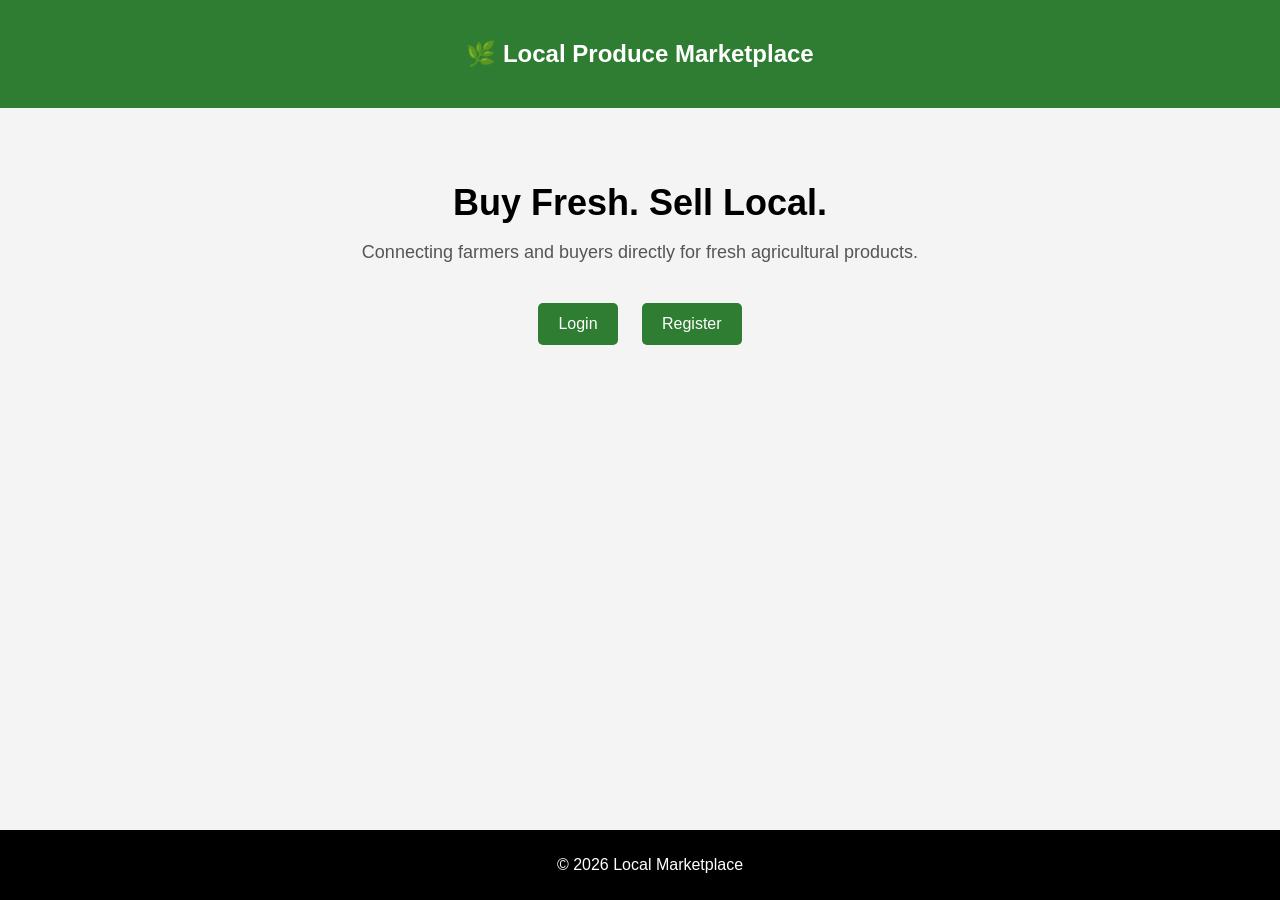
==== index.html @ 0fc16d1b "Added view products feature with image rendering and enhanced UI layout" ====
<!doctype html>
<html lang="en">
  <head>
    <meta charset="UTF-8" />
    <meta name="viewport" content="width=device-width, initial-scale=1.0" />
    <title>Local Produce Marketplace</title>

    <style>
      body {
        margin: 0;
        font-family: Arial, sans-serif;
        background-color: #f4f4f4;
      }

      /* Header */
      .header {
        background: #2e7d32;
        color: white;
        padding: 20px;
        text-align: center;
      }

      /* Hero Section */
      .hero {
        text-align: center;
        padding: 50px 20px;
      }

      .hero h1 {
        font-size: 36px;
        margin-bottom: 10px;
      }

      .hero p {
        font-size: 18px;
        color: #555;
      }

      /* Buttons */
      .buttons {
        margin-top: 30px;
      }

      .buttons a {
        text-decoration: none;
        padding: 12px 20px;
        margin: 10px;
        background: #2e7d32;
        color: white;
        border-radius: 5px;
        display: inline-block;
      }

      .buttons a:hover {
        background: #1b5e20;
      }

      /* Footer */
      .footer {
        background: #000;
        color: white;
        text-align: center;
        padding: 10px;
        position: fixed;
        bottom: 0;
        width: 100%;
      }
    </style>
  </head>

  <body>
    <!-- Header -->
    <div class="header">
      <h2>🌿 Local Produce Marketplace</h2>
    </div>

    <!-- Hero Section -->
    <div class="hero">
      <h1>Buy Fresh. Sell Local.</h1>
      <p>
        Connecting farmers and buyers directly for fresh agricultural products.
      </p>

      <div class="buttons">
        <a href="public/login.html">Login</a>
        <a href="public/register.html">Register</a>
      </div>
    </div>

    <!-- Footer -->
    <div class="footer">
      <p>© 2026 Local Marketplace</p>
    </div>
  </body>
</html>
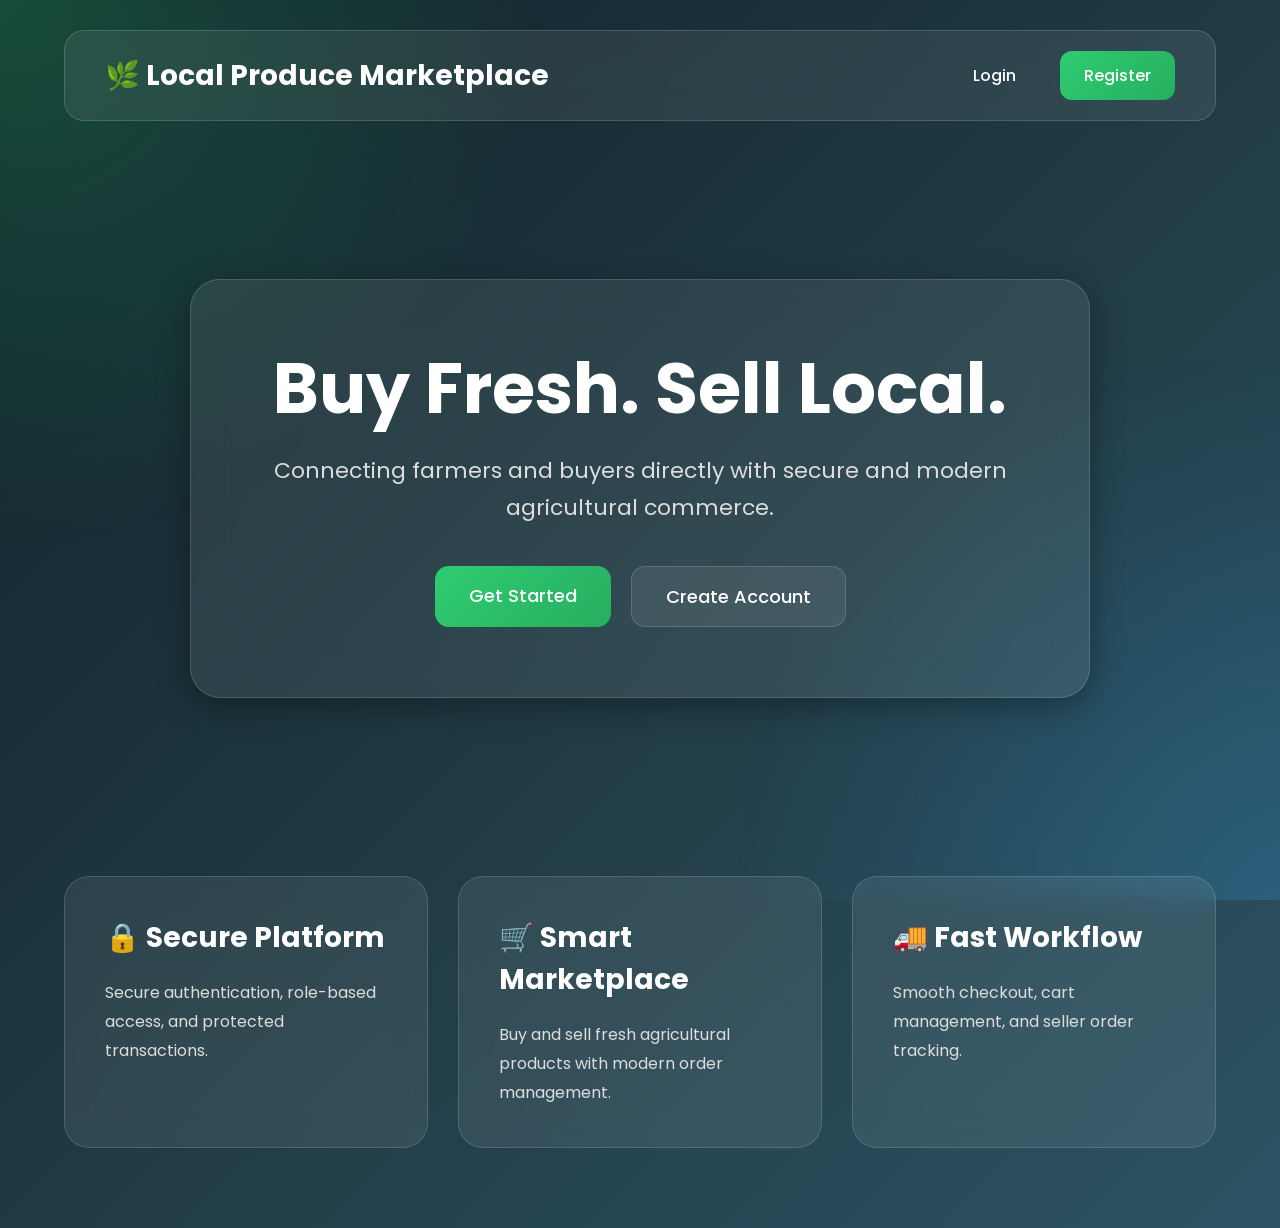
==== commit 0caf6b6e: "Implemented modern glassmorphism UI theme, enhanced marketplace design, improved buyer/seller order " ====
--- a/index.html
+++ b/index.html
@@ -2,94 +2,84 @@
 <html lang="en">
   <head>
     <meta charset="UTF-8" />
+
     <meta name="viewport" content="width=device-width, initial-scale=1.0" />
+
     <title>Local Produce Marketplace</title>
 
-    <style>
-      body {
-        margin: 0;
-        font-family: Arial, sans-serif;
-        background-color: #f4f4f4;
-      }
+    <!-- CSS -->
+    <link rel="stylesheet" href="assets/style.css" />
 
-      /* Header */
-      .header {
-        background: #2e7d32;
-        color: white;
-        padding: 20px;
-        text-align: center;
-      }
+    <!-- GOOGLE FONT -->
+    <link rel="preconnect" href="https://fonts.googleapis.com" />
 
-      /* Hero Section */
-      .hero {
-        text-align: center;
-        padding: 50px 20px;
-      }
-
-      .hero h1 {
-        font-size: 36px;
-        margin-bottom: 10px;
-      }
-
-      .hero p {
-        font-size: 18px;
-        color: #555;
-      }
-
-      /* Buttons */
-      .buttons {
-        margin-top: 30px;
-      }
-
-      .buttons a {
-        text-decoration: none;
-        padding: 12px 20px;
-        margin: 10px;
-        background: #2e7d32;
-        color: white;
-        border-radius: 5px;
-        display: inline-block;
-      }
-
-      .buttons a:hover {
-        background: #1b5e20;
-      }
-
-      /* Footer */
-      .footer {
-        background: #000;
-        color: white;
-        text-align: center;
-        padding: 10px;
-        position: fixed;
-        bottom: 0;
-        width: 100%;
-      }
-    </style>
+    <link
+      href="https://fonts.googleapis.com/css2?family=Poppins:wght@300;400;500;600;700&display=swap"
+      rel="stylesheet"
+    />
   </head>
 
   <body>
-    <!-- Header -->
-    <div class="header">
-      <h2>🌿 Local Produce Marketplace</h2>
-    </div>
+    <!-- BACKGROUND -->
+    <div class="bg-overlay"></div>
 
-    <!-- Hero Section -->
-    <div class="hero">
-      <h1>Buy Fresh. Sell Local.</h1>
-      <p>
-        Connecting farmers and buyers directly for fresh agricultural products.
-      </p>
+    <!-- NAVBAR -->
 
-      <div class="buttons">
-        <a href="public/login.html">Login</a>
-        <a href="public/register.html">Register</a>
+    <nav class="modern-navbar">
+      <div class="logo">🌿 Local Produce Marketplace</div>
+
+      <div class="nav-buttons">
+        <a href="public/login.html"> Login </a>
+
+        <a href="public/register.html" class="register-btn"> Register </a>
       </div>
-    </div>
+    </nav>
 
-    <!-- Footer -->
-    <div class="footer">
-      <p>© 2026 Local Marketplace</p>
-    </div>
+    <!-- HERO -->
+
+    <section class="hero-section">
+      <div class="glass-container">
+        <h1>Buy Fresh. Sell Local.</h1>
+
+        <p>
+          Connecting farmers and buyers directly with secure and modern
+          agricultural commerce.
+        </p>
+
+        <div class="hero-buttons">
+          <a href="public/login.html"> Get Started </a>
+
+          <a href="public/register.html" class="secondary-btn">
+            Create Account
+          </a>
+        </div>
+      </div>
+    </section>
+
+    <!-- FEATURES -->
+
+    <section class="features-section">
+      <div class="feature-card">
+        <h2>🔒 Secure Platform</h2>
+
+        <p>
+          Secure authentication, role-based access, and protected transactions.
+        </p>
+      </div>
+
+      <div class="feature-card">
+        <h2>🛒 Smart Marketplace</h2>
+
+        <p>
+          Buy and sell fresh agricultural products with modern order management.
+        </p>
+      </div>
+
+      <div class="feature-card">
+        <h2>🚚 Fast Workflow</h2>
+
+        <p>Smooth checkout, cart management, and seller order tracking.</p>
+      </div>
+    </section>
   </body>
 </html>
--- a/assets/style.css
+++ b/assets/style.css
@@ -0,0 +1,1203 @@
+/* ===== Base Page Styling ===== */
+body {
+  font-family: Arial, sans-serif;
+  margin: 0;
+  background-color: #f4f4f4;
+
+  display: flex;
+  flex-direction: column;
+  min-height: 100vh;
+}
+
+/* ===== Header Section ===== */
+.header {
+  background: #2e7d32;
+  color: white;
+  padding: 15px 30px;
+
+  display: flex;
+  justify-content: space-between;
+  align-items: center;
+}
+
+.header h2 {
+  margin: 0;
+}
+
+/* Right side (welcome + logout) */
+.nav-right {
+  display: flex;
+  gap: 15px;
+  align-items: center;
+}
+
+.header a {
+  color: white;
+  text-decoration: none;
+  font-weight: bold;
+}
+
+/* ===== Navigation Menu ===== */
+.nav-menu {
+  background: #1b5e20;
+  padding: 10px 30px;
+}
+
+.nav-menu a {
+  color: white;
+  margin-right: 20px;
+  text-decoration: none;
+  font-weight: bold;
+}
+
+/* ===== Main Content Area ===== */
+.container {
+  padding: 20px 30px;
+  flex: 1;
+}
+
+/* ===== Dashboard Cards ===== */
+.cards {
+  display: flex;
+  gap: 20px;
+  margin-top: 20px;
+}
+
+.card {
+  background: white;
+  padding: 20px;
+  flex: 1;
+  border-radius: 5px;
+  box-shadow: 0 2px 5px rgba(0, 0, 0, 0.1);
+}
+
+/* ===== Footer ===== */
+.footer {
+  background: #000;
+  color: white;
+  text-align: center;
+  padding: 10px;
+}
+
+/* ===== Add Product Form ===== */
+
+/* Form wrapper */
+.addProduct {
+  width: 400px;
+  margin: 40px auto;
+  background: white;
+  padding: 20px;
+  border-radius: 5px;
+  box-shadow: 0 2px 5px rgba(0, 0, 0, 0.1);
+}
+
+/* Each field group (IMPORTANT FIX) */
+.form-group {
+  display: flex;
+  flex-direction: column;
+  margin-bottom: 15px;
+}
+
+/* Labels */
+.form-group label {
+  margin-bottom: 5px;
+  font-weight: bold;
+}
+
+/* Inputs and textarea */
+.form-group input,
+.form-group textarea {
+  padding: 8px;
+  border: 1px solid #ccc;
+  border-radius: 4px;
+}
+
+/* Button */
+#addProductButton {
+  background: #2e7d32;
+  color: white;
+  padding: 10px;
+  border: none;
+  border-radius: 4px;
+  cursor: pointer;
+  width: 100%;
+}
+
+.success {
+  color: #1b5e20;
+  text-align: center;
+}
+
+.error {
+  color: red;
+  text-align: center;
+}
+
+#parentViewProductContainer {
+  width: 900px;
+  margin: 40px auto;
+}
+
+/* Each product card */
+.viewProductContainer {
+  display: flex;
+  justify-content: space-between;
+  align-items: center;
+
+  background: white;
+  padding: 20px;
+  margin-bottom: 20px;
+  border-radius: 6px;
+
+  box-shadow: 0 2px 5px rgba(0, 0, 0, 0.1);
+}
+
+/* Left side text */
+.productDetails {
+  flex: 1;
+}
+
+/* Name */
+.name {
+  font-weight: bold;
+  font-size: 18px;
+  color: #2e7d32;
+  margin-bottom: 5px;
+}
+
+/* Description */
+.description {
+  color: #555;
+  margin-bottom: 10px;
+}
+
+/* Price & quantity */
+.price,
+.quantity {
+  display: inline-block;
+  margin-right: 15px;
+  font-weight: bold;
+}
+
+/* Image container */
+.image {
+  margin-left: 20px;
+}
+
+/* Image */
+.image img {
+  width: 120px;
+  height: 120px;
+  object-fit: cover;
+  border-radius: 5px;
+}
+
+/* Delete button */
+.delete a {
+  color: red;
+  text-decoration: none;
+  font-weight: bold;
+}
+
+/* Buyer Home Page*/
+/* ===== BODY FIX ===== */
+body {
+  font-family: Arial, sans-serif;
+  margin: 0;
+  background-color: #f4f4f4;
+}
+
+/* ===== CONTAINER ===== */
+.container {
+  padding: 20px 30px;
+}
+
+/* ===== GRID ===== */
+.market-grid {
+  display: grid;
+  grid-template-columns: repeat(auto-fill, minmax(280px, 1fr));
+  gap: 25px;
+  margin-top: 20px;
+}
+
+/* ===== CARD ===== */
+.market-card {
+  background: white;
+  border-radius: 14px;
+  overflow: hidden;
+  box-shadow: 0 6px 18px rgba(0, 0, 0, 0.1);
+  transition: 0.3s ease;
+}
+
+.market-card:hover {
+  transform: translateY(-8px);
+  box-shadow: 0 10px 25px rgba(0, 0, 0, 0.15);
+}
+
+/* ===== IMAGE ===== */
+.market-img {
+  width: 100%;
+  height: 200px;
+  overflow: hidden;
+}
+
+.market-img img {
+  width: 100%;
+  height: 100%;
+  object-fit: cover;
+  display: block;
+}
+
+/* ===== BODY ===== */
+.market-body {
+  padding: 15px;
+}
+
+.market-body h4 {
+  margin: 0 0 8px;
+  color: #2e7d32;
+}
+
+/* ===== DESCRIPTION ===== */
+.market-desc {
+  font-size: 14px;
+  color: #555;
+  margin-bottom: 12px;
+}
+
+/* ===== FOOTER ===== */
+.market-footer {
+  display: flex;
+  justify-content: space-between;
+  align-items: center;
+}
+
+.market-price {
+  font-weight: bold;
+  font-size: 16px;
+}
+
+.market-seller {
+  font-size: 12px;
+  color: #777;
+}
+
+.card-link {
+  text-decoration: none;
+  color: inherit;
+}
+
+.product-page {
+  display: flex;
+  gap: 40px;
+  padding: 40px;
+}
+
+.product-image img {
+  width: 400px;
+  height: 300px;
+  object-fit: cover;
+  border-radius: 10px;
+}
+
+.product-info {
+  max-width: 500px;
+}
+
+.product-info h2 {
+  color: #2e7d32;
+}
+
+.product-info .price {
+  font-size: 20px;
+  font-weight: bold;
+  margin: 10px 0;
+}
+
+.product-info .desc {
+  color: #555;
+  margin: 10px 0;
+}
+
+.product-info .seller {
+  margin-top: 15px;
+  color: #777;
+}
+
+/* Button */
+.add-to-cart-btn {
+  margin-top: 20px;
+  padding: 10px 15px;
+  background: #2e7d32;
+  color: white;
+  border: none;
+  border-radius: 5px;
+  cursor: pointer;
+}
+
+.cart-item {
+  border: 1px solid #ddd;
+  padding: 15px;
+  margin: 10px 0;
+  display: flex;
+  gap: 20px;
+  align-items: center;
+}
+
+.cart-item {
+  display: flex;
+  gap: 20px;
+  border: 1px solid #ddd;
+  padding: 15px;
+  margin: 10px 0;
+  align-items: center;
+}
+
+.cart-item img {
+  border-radius: 5px;
+}
+
+.cart-item input {
+  width: 60px;
+  padding: 5px;
+  margin: 5px 0;
+}
+
+.remove-btn {
+  display: inline-block;
+  margin-top: 5px;
+  color: red;
+  text-decoration: none;
+}
+
+.update-btn {
+  margin-top: 20px;
+  padding: 10px 15px;
+  background: green;
+  color: white;
+  border: none;
+  cursor: pointer;
+}
+.order-card {
+  background: #fff;
+  padding: 20px;
+  margin: 20px 0;
+  border-radius: 10px;
+  box-shadow: 0 2px 10px rgba(0, 0, 0, 0.1);
+}
+
+.market-topbar {
+  display: flex;
+  justify-content: space-between;
+  align-items: center;
+  margin-bottom: 30px;
+  flex-wrap: wrap;
+  gap: 15px;
+}
+
+.market-actions {
+  display: flex;
+  gap: 10px;
+  align-items: center;
+}
+
+.search-form {
+  display: flex;
+  gap: 10px;
+}
+
+.search-form input {
+  padding: 10px;
+  width: 220px;
+  border: 1px solid #ccc;
+  border-radius: 5px;
+}
+
+.search-form button,
+.market-btn {
+  padding: 10px 15px;
+  border: none;
+  background: #1f7a1f;
+  color: white;
+  border-radius: 5px;
+  text-decoration: none;
+  cursor: pointer;
+}
+
+.market-btn:hover,
+.search-form button:hover {
+  background: #145214;
+}
+
+.orders-container {
+  padding: 40px;
+}
+
+.orders-title {
+  margin-bottom: 30px;
+  font-size: 32px;
+}
+
+.modern-order-card {
+  background: #fff;
+  border-radius: 15px;
+  padding: 20px;
+  margin-bottom: 25px;
+
+  display: flex;
+  gap: 25px;
+  align-items: center;
+
+  box-shadow: 0 4px 15px rgba(0, 0, 0, 0.1);
+
+  transition: 0.3s;
+}
+
+.modern-order-card:hover {
+  transform: translateY(-5px);
+}
+
+.order-image img {
+  width: 180px;
+  height: 140px;
+  object-fit: cover;
+  border-radius: 12px;
+}
+
+.order-details {
+  flex: 1;
+}
+
+.order-top {
+  display: flex;
+  justify-content: space-between;
+  align-items: center;
+  margin-bottom: 10px;
+}
+
+.order-top h3 {
+  color: #1f7a1f;
+  font-size: 28px;
+}
+
+.status-badge {
+  background: #1f7a1f;
+  color: white;
+  padding: 8px 14px;
+  border-radius: 30px;
+  font-size: 14px;
+}
+
+.order-id,
+.order-date,
+.order-qty {
+  color: #666;
+  margin: 8px 0;
+}
+
+.order-price {
+  font-size: 24px;
+  font-weight: bold;
+  margin-top: 10px;
+}
+
+.order-total {
+  margin-top: 10px;
+  font-weight: bold;
+  color: #222;
+}
+
+/* MOBILE */
+@media (max-width: 768px) {
+  .modern-order-card {
+    flex-direction: column;
+    align-items: flex-start;
+  }
+
+  .order-image img {
+    width: 100%;
+    height: 220px;
+  }
+
+  .order-top {
+    flex-direction: column;
+    align-items: flex-start;
+    gap: 10px;
+  }
+}
+.buyer-navbar {
+  background: #145214;
+  padding: 15px 40px;
+
+  display: flex;
+  gap: 30px;
+  align-items: center;
+}
+
+.buyer-navbar a {
+  color: white;
+  text-decoration: none;
+  font-size: 18px;
+  font-weight: 500;
+
+  transition: 0.3s;
+}
+
+.buyer-navbar a:hover {
+  color: #c7ffc7;
+}
+
+.active-nav {
+  border-bottom: 2px solid white;
+  padding-bottom: 5px;
+}
+
+.seller-navbar {
+  background: #145214;
+  padding: 15px 40px;
+
+  display: flex;
+  gap: 30px;
+  align-items: center;
+}
+
+.seller-navbar a {
+  color: white;
+  text-decoration: none;
+  font-size: 18px;
+  font-weight: 500;
+
+  transition: 0.3s;
+}
+
+.seller-navbar a:hover {
+  color: #c7ffc7;
+}
+
+.active-nav {
+  border-bottom: 2px solid white;
+  padding-bottom: 5px;
+}
+
+.orders-container {
+  padding: 40px;
+}
+
+.orders-title {
+  margin-bottom: 30px;
+  font-size: 32px;
+}
+
+.modern-order-card {
+  background: #fff;
+  border-radius: 15px;
+  padding: 20px;
+  margin-bottom: 25px;
+
+  display: flex;
+  gap: 25px;
+  align-items: center;
+
+  box-shadow: 0 4px 15px rgba(0, 0, 0, 0.1);
+
+  transition: 0.3s;
+}
+
+.modern-order-card:hover {
+  transform: translateY(-5px);
+}
+
+.order-image img {
+  width: 180px;
+  height: 140px;
+  object-fit: cover;
+  border-radius: 12px;
+}
+
+.order-details {
+  flex: 1;
+}
+
+.order-top {
+  display: flex;
+  justify-content: space-between;
+  align-items: center;
+  margin-bottom: 10px;
+}
+
+.order-top h3 {
+  color: #1f7a1f;
+  font-size: 28px;
+}
+
+.status-badge {
+  background: #1f7a1f;
+  color: white;
+  padding: 8px 14px;
+  border-radius: 30px;
+  font-size: 14px;
+}
+
+.buyer-name,
+.order-id,
+.order-date,
+.order-qty {
+  color: #666;
+  margin: 8px 0;
+}
+
+.order-price {
+  font-size: 24px;
+  font-weight: bold;
+  margin-top: 10px;
+}
+
+.order-total {
+  margin-top: 10px;
+  font-weight: bold;
+  color: #222;
+}
+
+@media (max-width: 768px) {
+  .modern-order-card {
+    flex-direction: column;
+    align-items: flex-start;
+  }
+
+  .order-image img {
+    width: 100%;
+    height: 220px;
+  }
+
+  .order-top {
+    flex-direction: column;
+    align-items: flex-start;
+    gap: 10px;
+  }
+}
+
+.status-form {
+  margin-top: 15px;
+
+  display: flex;
+  gap: 10px;
+  align-items: center;
+}
+
+.status-form select {
+  padding: 10px;
+  border-radius: 6px;
+  border: 1px solid #ccc;
+}
+
+.status-form button {
+  padding: 10px 16px;
+  background: #1f7a1f;
+  color: white;
+  border: none;
+  border-radius: 6px;
+  cursor: pointer;
+}
+
+.status-form button:hover {
+  background: #145214;
+}
+
+.status-badge {
+  color: white;
+  padding: 8px 14px;
+  border-radius: 30px;
+  font-size: 14px;
+  font-weight: bold;
+}
+
+/* PENDING */
+.status-badge.pending {
+  background: #f39c12;
+}
+
+/* COMPLETED */
+.status-badge.completed {
+  background: #27ae60;
+}
+
+/* CANCELLED */
+.status-badge.cancelled {
+  background: #e74c3c;
+}
+
+.seller-navbar {
+  background: #145214;
+  padding: 15px 40px;
+
+  display: flex;
+  gap: 30px;
+  align-items: center;
+}
+
+.seller-navbar a {
+  color: white;
+  text-decoration: none;
+  font-size: 18px;
+  font-weight: 500;
+}
+
+.active-nav {
+  border-bottom: 2px solid white;
+  padding-bottom: 5px;
+}
+
+.orders-container {
+  padding: 40px;
+}
+
+.orders-title {
+  margin-bottom: 30px;
+  font-size: 40px;
+}
+
+.success-message {
+  background: #27ae60;
+  color: white;
+  padding: 15px;
+  border-radius: 8px;
+  margin-bottom: 20px;
+  font-weight: bold;
+}
+
+.modern-order-card {
+  background: white;
+  border-radius: 15px;
+  padding: 20px;
+  margin-bottom: 30px;
+
+  display: flex;
+  gap: 25px;
+
+  box-shadow: 0 4px 15px rgba(0, 0, 0, 0.1);
+}
+
+.order-image img {
+  width: 200px;
+  height: 150px;
+  object-fit: cover;
+  border-radius: 12px;
+}
+
+.order-details {
+  flex: 1;
+}
+
+.order-top {
+  display: flex;
+  justify-content: space-between;
+  align-items: center;
+}
+
+.order-top h3 {
+  color: #1f7a1f;
+  font-size: 32px;
+}
+
+.status-badge {
+  color: white;
+  padding: 8px 14px;
+  border-radius: 30px;
+  font-size: 14px;
+  font-weight: bold;
+}
+
+/* STATUS COLORS */
+
+.status-badge.pending {
+  background: #f39c12;
+}
+
+.status-badge.completed {
+  background: #27ae60;
+}
+
+.status-badge.cancelled {
+  background: #e74c3c;
+}
+
+.buyer-name,
+.order-id,
+.order-date,
+.order-qty {
+  color: #666;
+  margin: 8px 0;
+}
+
+.order-price {
+  font-size: 32px;
+  font-weight: bold;
+  margin-top: 10px;
+}
+
+.order-total {
+  margin-top: 10px;
+  font-weight: bold;
+}
+
+.status-form {
+  margin-top: 20px;
+
+  display: flex;
+  gap: 10px;
+}
+
+.status-form select {
+  padding: 10px;
+  border-radius: 6px;
+  border: 1px solid #ccc;
+}
+
+.status-form button {
+  background: #1f7a1f;
+  color: white;
+
+  border: none;
+  padding: 10px 16px;
+
+  border-radius: 6px;
+  cursor: pointer;
+}
+
+.status-form button:hover {
+  background: #145214;
+}
+.admin-navbar {
+  background: #111;
+  padding: 15px 40px;
+
+  display: flex;
+  gap: 30px;
+}
+
+.admin-navbar a {
+  color: white;
+  text-decoration: none;
+  font-size: 18px;
+}
+
+.admin-container {
+  padding: 40px;
+}
+
+.admin-grid {
+  display: grid;
+  grid-template-columns: repeat(3, 1fr);
+  gap: 20px;
+  margin-top: 30px;
+}
+
+.admin-card {
+  background: white;
+  padding: 30px;
+  border-radius: 12px;
+  box-shadow: 0 4px 10px rgba(0, 0, 0, 0.1);
+  text-align: center;
+}
+
+.admin-card h2 {
+  font-size: 40px;
+  margin-bottom: 10px;
+}
+
+.admin-table {
+  width: 100%;
+  border-collapse: collapse;
+  margin-top: 30px;
+  background: white;
+}
+
+.admin-table th,
+.admin-table td {
+  border: 1px solid #ddd;
+  padding: 15px;
+  text-align: left;
+}
+
+.admin-table th {
+  background: #145214;
+  color: white;
+}
+
+* {
+  margin: 0;
+  padding: 0;
+  box-sizing: border-box;
+}
+
+body {
+  font-family: "Poppins", sans-serif;
+
+  min-height: 100vh;
+
+  overflow-x: hidden;
+
+  background: linear-gradient(135deg, #0f2027, #203a43, #2c5364);
+
+  color: white;
+
+  position: relative;
+}
+
+/* BACKGROUND */
+
+.bg-overlay {
+  position: fixed;
+
+  top: 0;
+  left: 0;
+
+  width: 100%;
+  height: 100%;
+
+  background:
+    radial-gradient(
+      circle at top left,
+      rgba(46, 204, 113, 0.25),
+      transparent 35%
+    ),
+    radial-gradient(
+      circle at bottom right,
+      rgba(52, 152, 219, 0.25),
+      transparent 35%
+    );
+
+  z-index: -1;
+}
+
+/* NAVBAR */
+
+.modern-navbar {
+  width: 90%;
+
+  margin: 30px auto;
+
+  padding: 20px 40px;
+
+  border-radius: 20px;
+
+  backdrop-filter: blur(15px);
+
+  background: rgba(255, 255, 255, 0.08);
+
+  border: 1px solid rgba(255, 255, 255, 0.15);
+
+  display: flex;
+
+  justify-content: space-between;
+
+  align-items: center;
+}
+
+.logo {
+  font-size: 28px;
+
+  font-weight: 700;
+
+  color: white;
+}
+
+.nav-buttons {
+  display: flex;
+
+  gap: 20px;
+}
+
+.nav-buttons a {
+  text-decoration: none;
+
+  color: white;
+
+  padding: 12px 24px;
+
+  border-radius: 12px;
+
+  transition: 0.3s;
+
+  font-weight: 500;
+}
+
+.nav-buttons a:hover {
+  background: rgba(255, 255, 255, 0.1);
+
+  transform: translateY(-3px);
+}
+
+.register-btn {
+  background: linear-gradient(135deg, #2ecc71, #27ae60);
+}
+
+/* HERO */
+
+.hero-section {
+  width: 100%;
+
+  min-height: 75vh;
+
+  display: flex;
+
+  justify-content: center;
+
+  align-items: center;
+
+  padding: 40px;
+}
+
+.glass-container {
+  width: 900px;
+
+  max-width: 100%;
+
+  padding: 70px 50px;
+
+  border-radius: 30px;
+
+  backdrop-filter: blur(20px);
+
+  background: rgba(255, 255, 255, 0.08);
+
+  border: 1px solid rgba(255, 255, 255, 0.15);
+
+  box-shadow: 0 8px 32px rgba(0, 0, 0, 0.35);
+
+  text-align: center;
+}
+
+.glass-container h1 {
+  font-size: 70px;
+
+  line-height: 1.1;
+
+  margin-bottom: 25px;
+
+  color: white;
+}
+
+.glass-container p {
+  font-size: 22px;
+
+  line-height: 1.7;
+
+  color: #ddd;
+
+  margin-bottom: 40px;
+}
+
+/* HERO BUTTONS */
+
+.hero-buttons {
+  display: flex;
+
+  justify-content: center;
+
+  gap: 20px;
+
+  flex-wrap: wrap;
+}
+
+.hero-buttons a {
+  text-decoration: none;
+
+  color: white;
+
+  padding: 16px 34px;
+
+  border-radius: 14px;
+
+  font-size: 18px;
+
+  font-weight: 500;
+
+  transition: 0.3s;
+}
+
+.hero-buttons a:hover {
+  transform: translateY(-5px);
+}
+
+.hero-buttons a:first-child {
+  background: linear-gradient(135deg, #2ecc71, #27ae60);
+}
+
+.secondary-btn {
+  background: rgba(255, 255, 255, 0.08);
+
+  border: 1px solid rgba(255, 255, 255, 0.15);
+}
+
+/* FEATURES */
+
+.features-section {
+  width: 90%;
+
+  margin: 50px auto 80px;
+
+  display: grid;
+
+  grid-template-columns: repeat(auto-fit, minmax(280px, 1fr));
+
+  gap: 30px;
+}
+
+.feature-card {
+  padding: 40px;
+
+  border-radius: 25px;
+
+  backdrop-filter: blur(15px);
+
+  background: rgba(255, 255, 255, 0.08);
+
+  border: 1px solid rgba(255, 255, 255, 0.15);
+
+  transition: 0.3s;
+}
+
+.feature-card:hover {
+  transform: translateY(-10px);
+
+  box-shadow: 0 15px 30px rgba(0, 0, 0, 0.35);
+}
+
+.feature-card h2 {
+  font-size: 28px;
+
+  margin-bottom: 20px;
+
+  color: white;
+}
+
+.feature-card p {
+  color: #ddd;
+
+  line-height: 1.8;
+
+  font-size: 16px;
+}
+
+/* MOBILE */
+
+@media (max-width: 768px) {
+  .modern-navbar {
+    flex-direction: column;
+
+    gap: 20px;
+  }
+
+  .glass-container h1 {
+    font-size: 42px;
+  }
+
+  .glass-container p {
+    font-size: 18px;
+  }
+
+  .hero-buttons {
+    flex-direction: column;
+  }
+}
